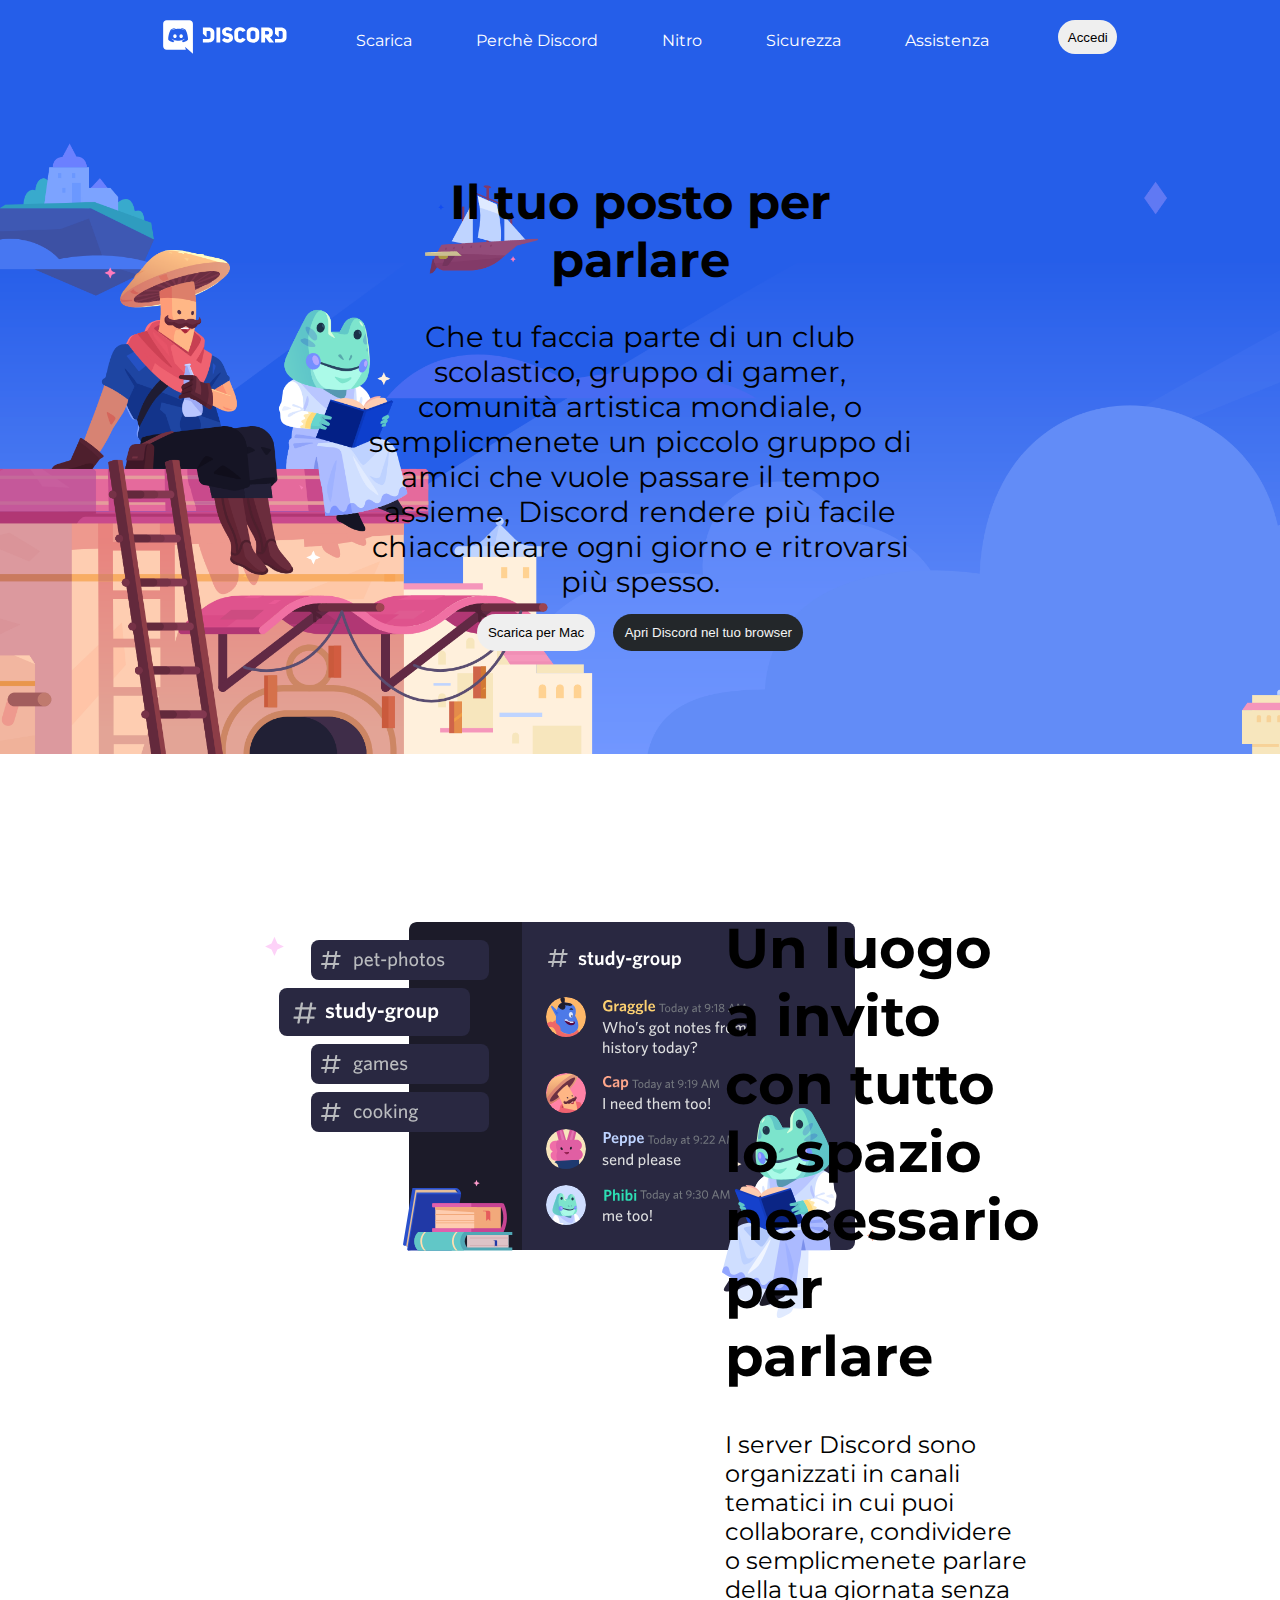
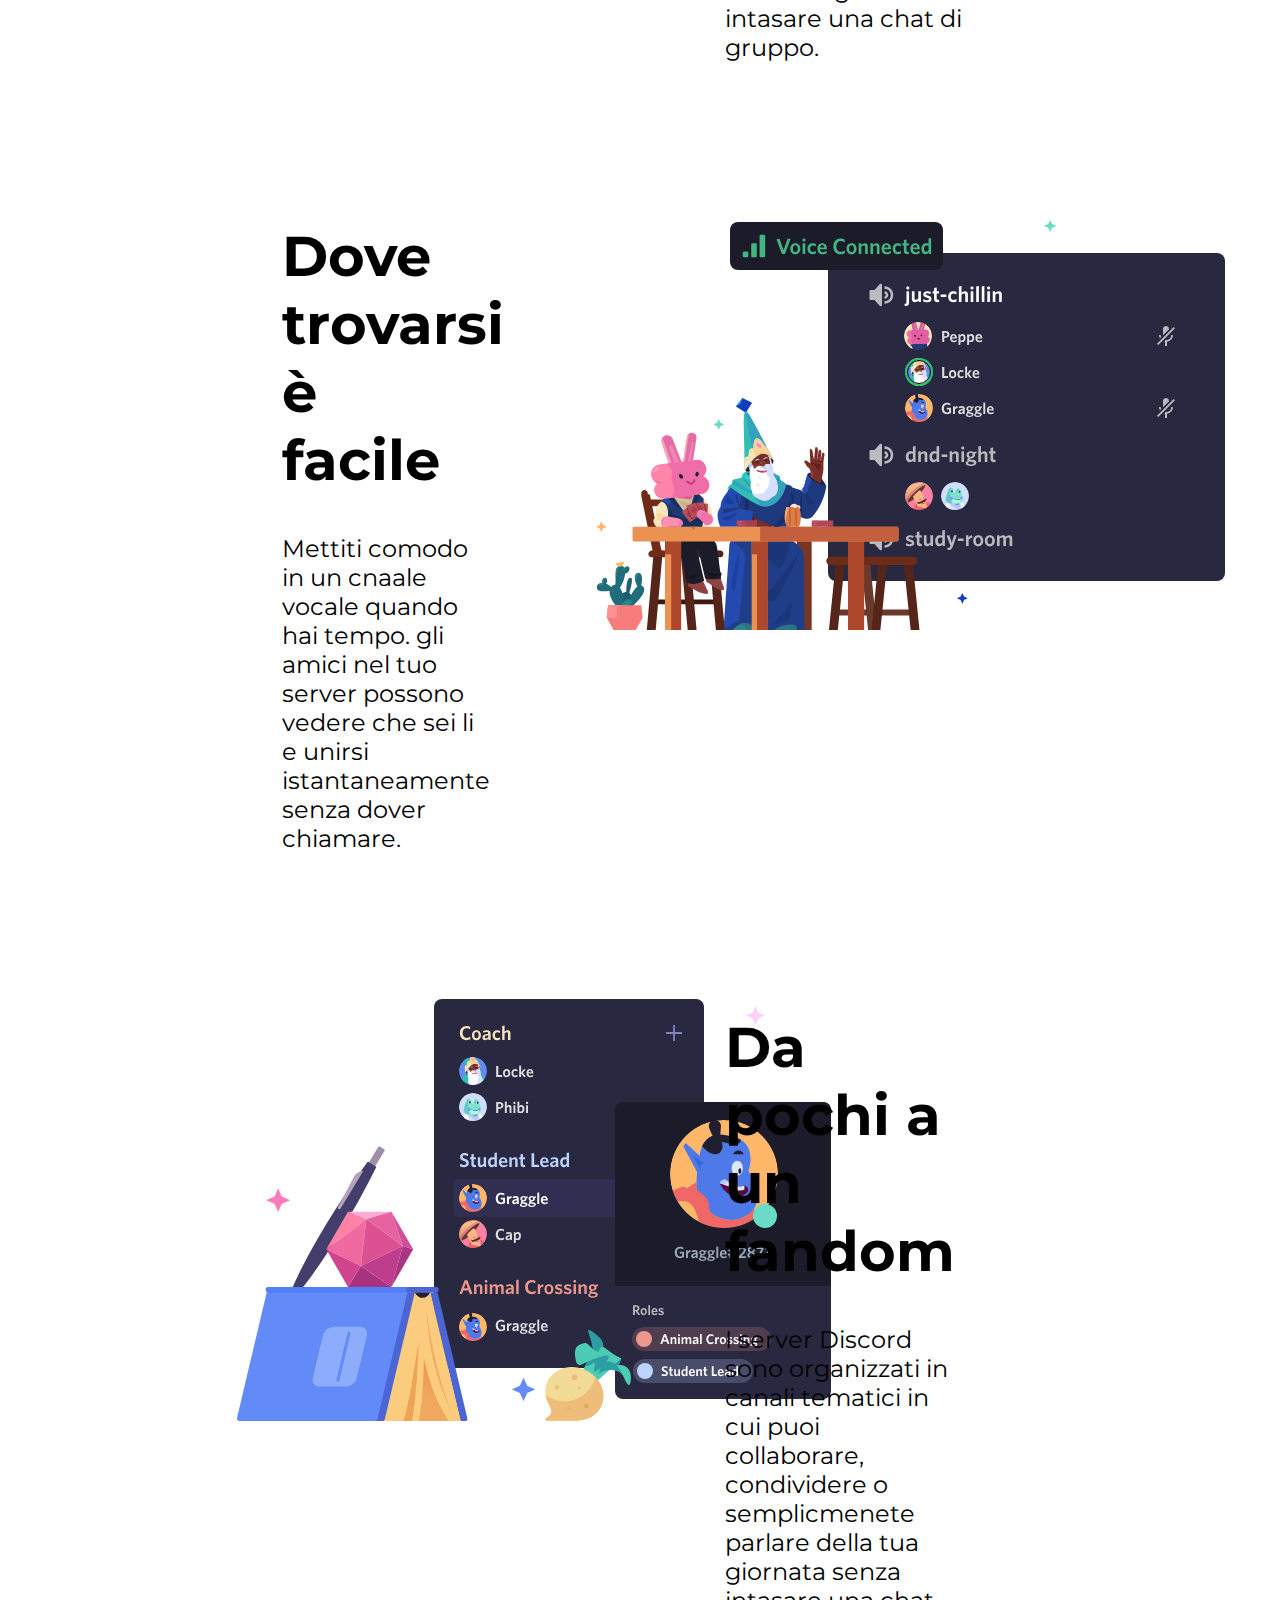
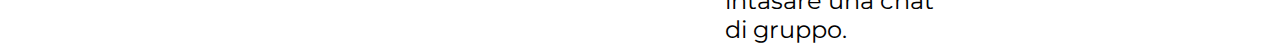
==== index.html @ 2f7d1dea "initial commit add font" ====
<!DOCTYPE html>
<html lang="en">
<head>
    <meta charset="UTF-8">
    <meta http-equiv="X-UA-Compatible" content="IE=edge">
    <meta name="viewport" content="width=device-width, initial-scale=1.0">
    <title>Discord</title>
    <link rel="preconnect" href="https://fonts.googleapis.com">
    <link rel="preconnect" href="https://fonts.gstatic.com" crossorigin>
    <link href="https://fonts.googleapis.com/css2?family=Montserrat:wght@400;700&display=swap" rel="stylesheet">
    <link rel="stylesheet" href="./assets/css/style.css">
</head>
<body>
    
    <header id="site_header">
        <nav>
            <img src="./assets/img/logo.svg" alt="">
            <ul>
                <li>Scarica</li>
                <li>Perchè Discord</li>
                <li>Nitro</li>
                <li>Sicurezza</li>
                <li>Assistenza</li>
            </ul>
            <button id="login">Accedi</button>
        </nav>
    </header>
    <!-- /#site_header -->

    <main id="site_main">
        <div class="top_container">
            <section>
                <h1>Il tuo posto per parlare</h1>
                <p class="descrizione">Che tu faccia parte di un club scolastico, gruppo di gamer, comunità artistica mondiale, o semplicmenete un piccolo gruppo di amici che vuole passare il tempo assieme, Discord rendere più facile chiacchierare ogni giorno e ritrovarsi più spesso.</p>
                <button class="download_mac">Scarica per Mac</button>
                <button class="open_browser">Apri Discord nel tuo browser</button>
            </section>
        </div>
        <div class="container">
            <div class="row">
                <div class="col_7 study">
                    <img class="study_group" src="./assets/img/item1.svg" alt="">
                </div>
                <div class="col_6 luogo">
                    <h2>Un luogo a invito con tutto lo spazio necessario per parlare</h2>
                    <p class="spiegazione">I server Discord sono organizzati in canali tematici in cui puoi collaborare, condividere o semplicmenete parlare della tua giornata senza intasare una chat di gruppo.</p>
                </div>
            </div>
        </div>
        <div class="container_gray">
            <div class="container">
                <div class="row">
                    <div class="col_6 trovarsi">
                        <h2>Dove trovarsi è facile</h2>
                        <p class="spiegazione">Mettiti comodo in un cnaale vocale quando hai tempo. gli amici nel tuo server possono vedere che sei li e unirsi istantaneamente senza dover chiamare.</p>
                    </div>
                    <div class="col_7">
                        <img class="voice_connect" src="./assets/img/item2.svg" alt="">
                    </div>
                </div>
            </div>
        </div>
        <div class="container">
            <div class="row">
                <div class="col_7">
                    <img class="voice_connect" src="./assets/img/item3.svg" alt="">
                </div>
                <div class="col_6 luogo">
                    <h2>Da pochi a un fandom</h2>
                    <p class="spiegazione">I server Discord sono organizzati in canali tematici in cui puoi collaborare, condividere o semplicmenete parlare della tua giornata senza intasare una chat di gruppo.</p>
                </div>
            </div>
        </div>

    </main>
    <!-- /#site_main -->


    <footer id="site_footer">

    </footer>
    <!-- /#site_footer -->
    
</body>
</html>
---- assets/css/style.css ----
*{
    box-sizing: border-box;
    margin: 0;
    padding: 0;
}

body{
    font-family: 'Montserrat', sans-serif;
}


#site_header{
    background-color: #255EE9;
    display: flex;
}

nav{
    width: 80%;
    max-width: 1920px;
    margin: auto;
    display: flex;
    justify-content: space-around;
    margin-top: 20px;
    text-align: center;
}

ul{
    display: flex;
    list-style-type: none;
    color: white;
    gap: 4rem;
    margin-top: 0.7rem;
}

#login{
    padding: 0.6rem;
    border-radius: 20px;
    border-style: none;
}

.top_container{
    background-image: url(../img/jumbo.png);
    height: 700px;
    background-size: cover, contain;
    display: flex;
}

section{
    text-align: center;
    width: 45%;
    margin: auto;
}

h1{
    padding: 15px;
    font-size: 3rem;
}

.descrizione{
    padding: 15px;
    font-size:1.8rem;
}

.download_mac, .open_browser{
    padding: 0.7rem;
    border-radius: 30px;
    margin: 0 7px;
    border-style: none;
}

.open_browser{
    background-color: #23272A;
    color: whitesmoke;
}

/*

#login:hover{
    cursor: pointer;
    box-shadow: 0 0 10px white;
}
.open_browser:hover{
    cursor: pointer;
    box-shadow: 0 0 10px #23272A;
}

.download_mac:hover{
    cursor: pointer;
    box-shadow: 0 0 10px white;
}
*/

.container{
    width: 80%;
    max-width: 1980px;
    margin: auto;
}

.row{
    display: flex;
}

/* #region col */


.col_1{
    width: calc( (100% / 12) * 1);
}

.col_2{
    width: calc( (100% / 12) * 2);
}

.col_3{
    width: calc( (100% / 12) * 3);
}

.col_4{
    width: calc( (100% / 12) * 4);
}

.col_5{
    width: calc( (100% / 12) * 5);
}

.col_6{
    width: calc( (100% / 12) * 6);
}

.col_7{
    width: calc( (100% / 12) * 7);
}

.col_8{
    width: calc( (100% / 12) * 8);
}

.col_9{
    width: calc( (100% / 12) * 9);
}

.col_10{
    width: calc( (100% / 12) * 10);
}

.col_11{
    width: calc( (100% / 12) * 11);
}

.col_12{
    width: calc( (100% / 12) * 12);
}

/* #endregion col */

.study_group{
    margin-left: 20%;
}

.study{
    text-align: center;
}

.col_6, .col_7{
    margin-top: 8rem;
}

.luogo{
    width: 30%;
    text-align: left;
    margin-right: 20%;
    margin-top: 10rem;
}

.trovarsi{
    width: 20%;
    text-align: left;
    margin-left: 15%;
    margin-top: 10rem;
}

.voice_connect{
    margin-left: 15%;
}

h2{
    font-size: 3.5rem;
}

.spiegazione{
    font-size: 1.5rem;
    padding-top: 2.5rem;
}
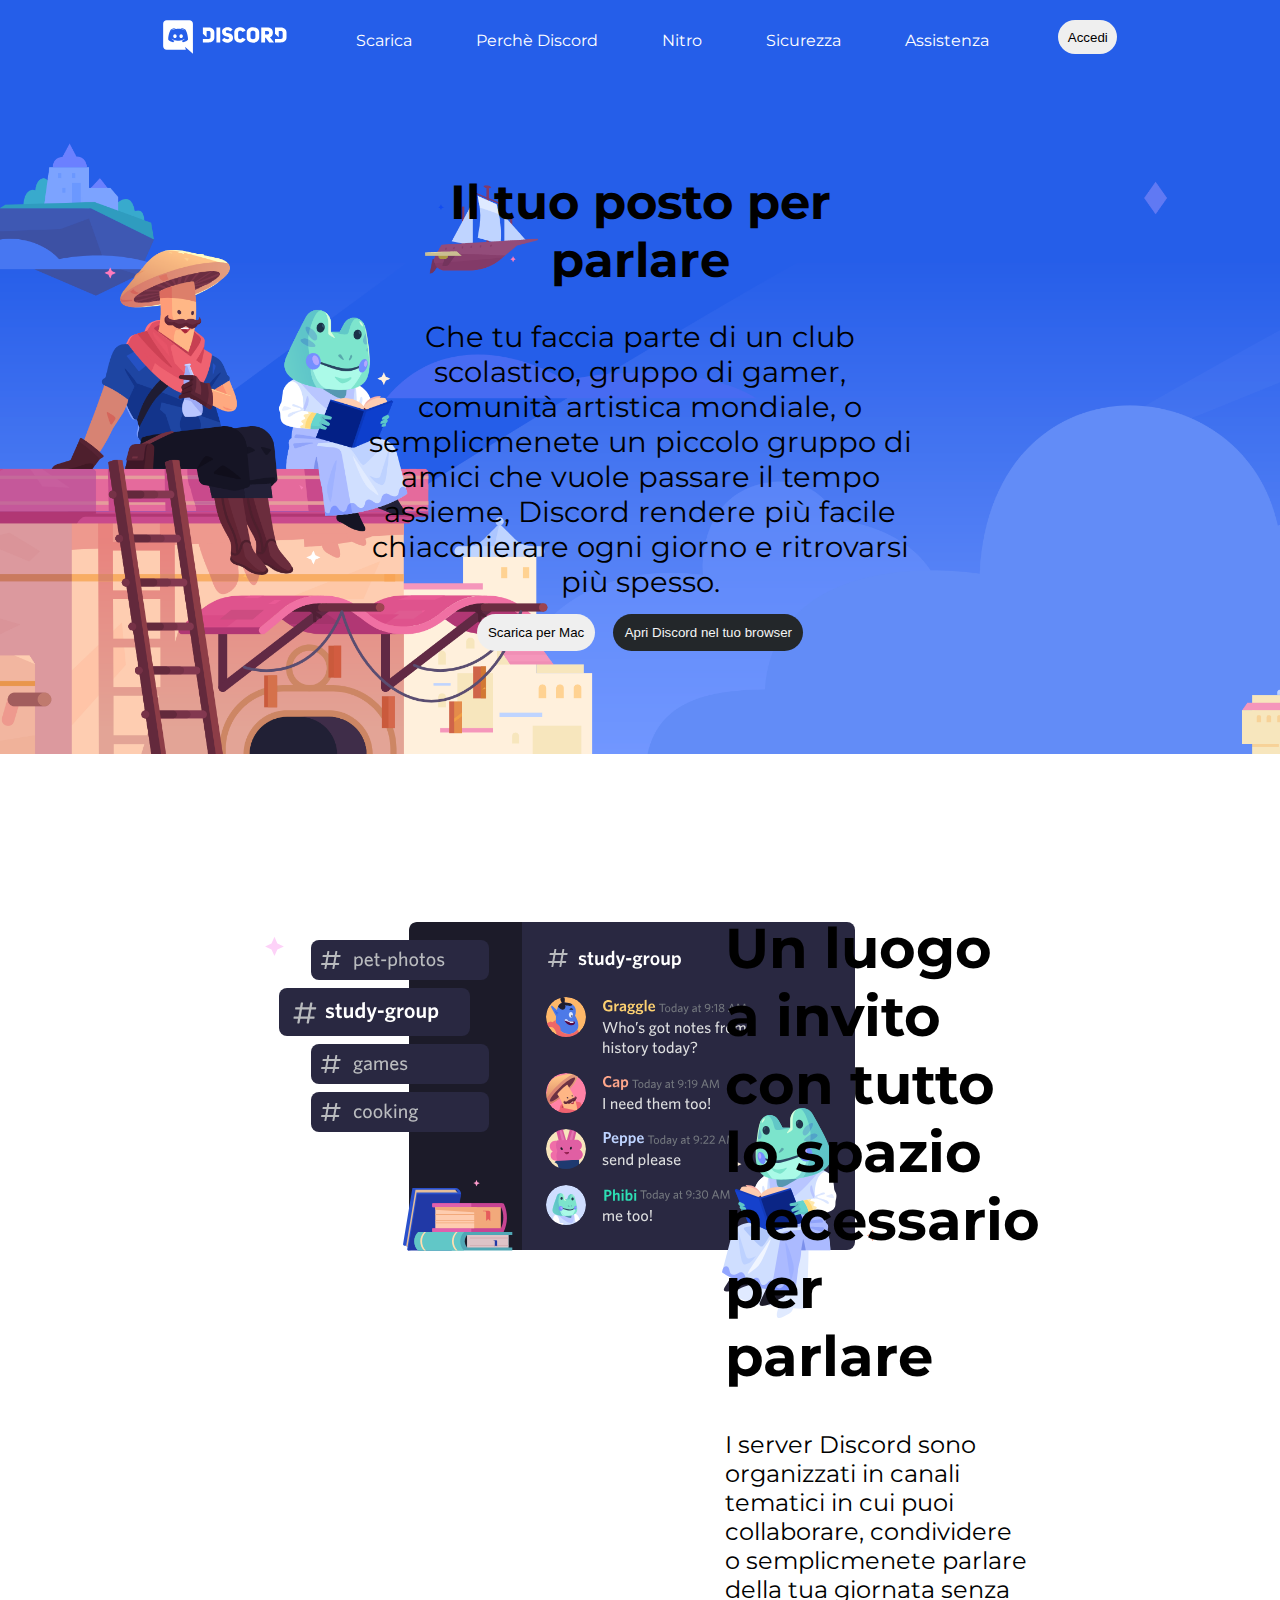
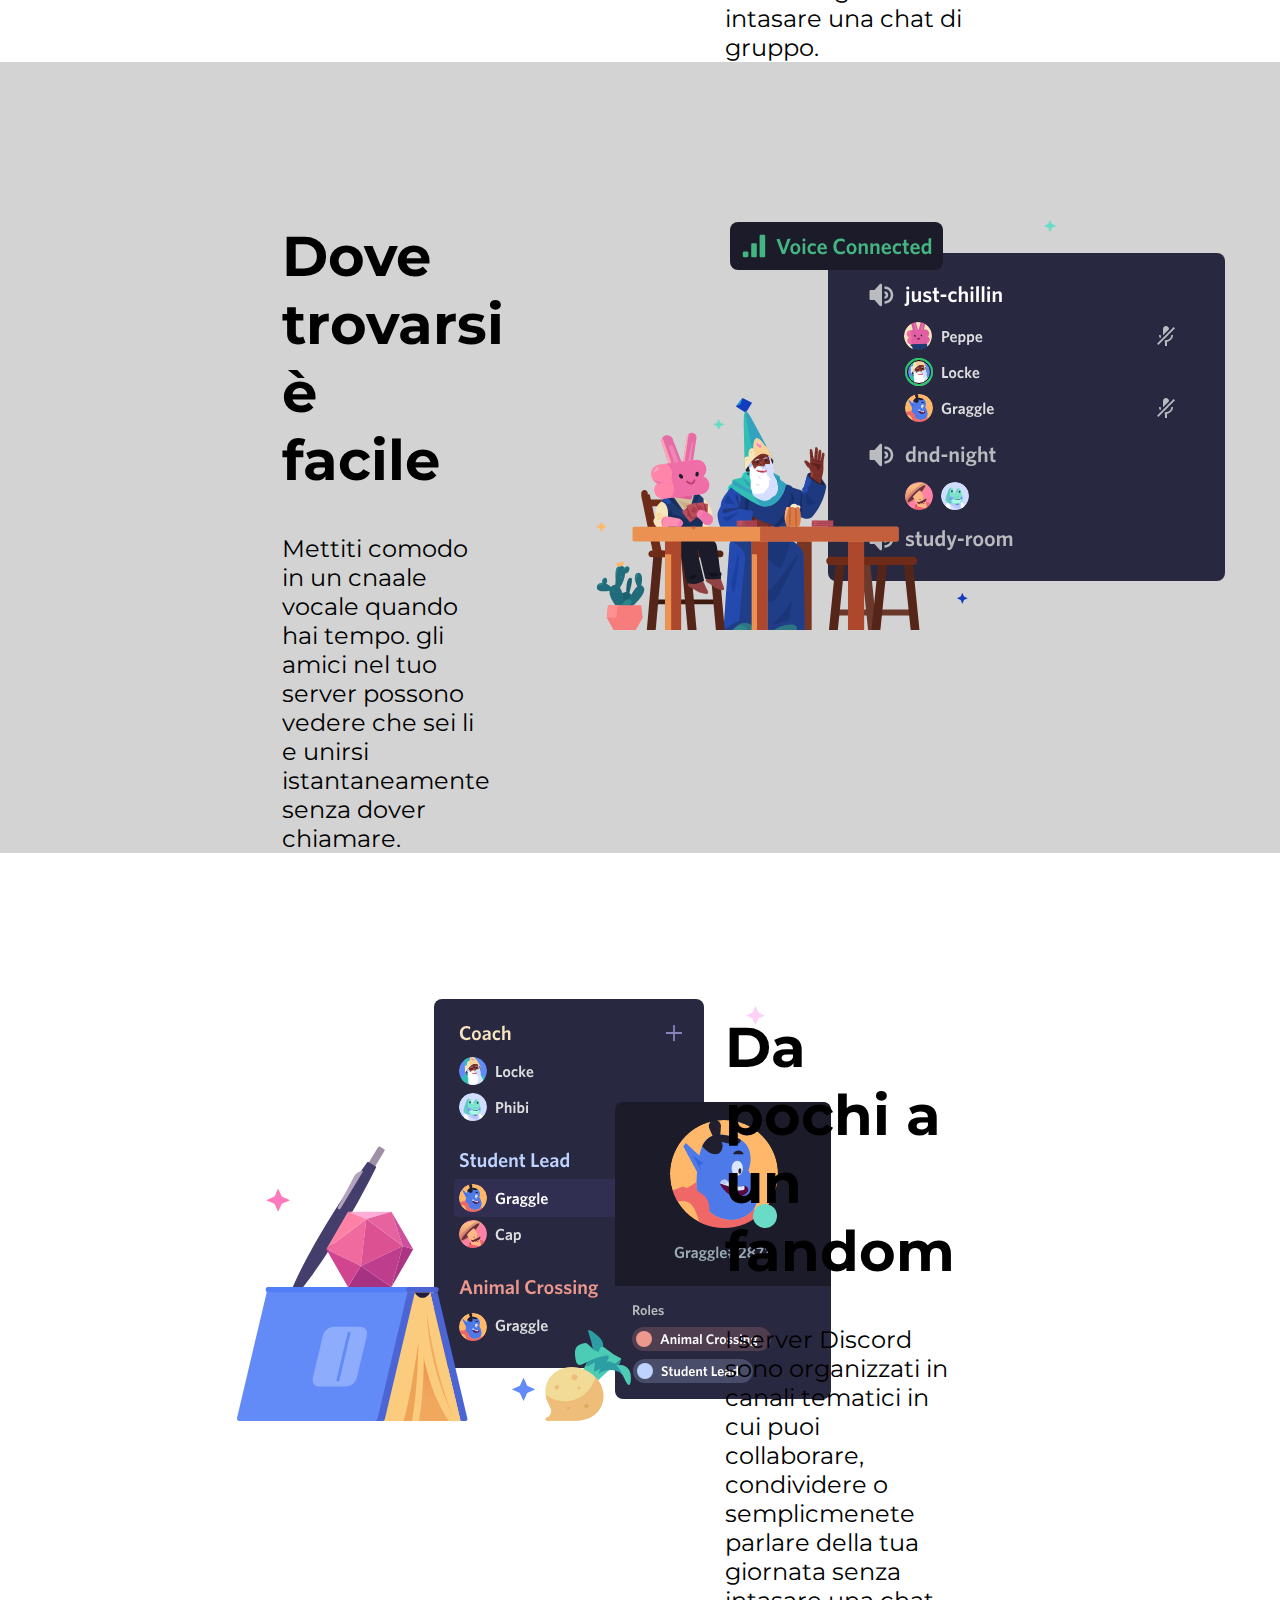
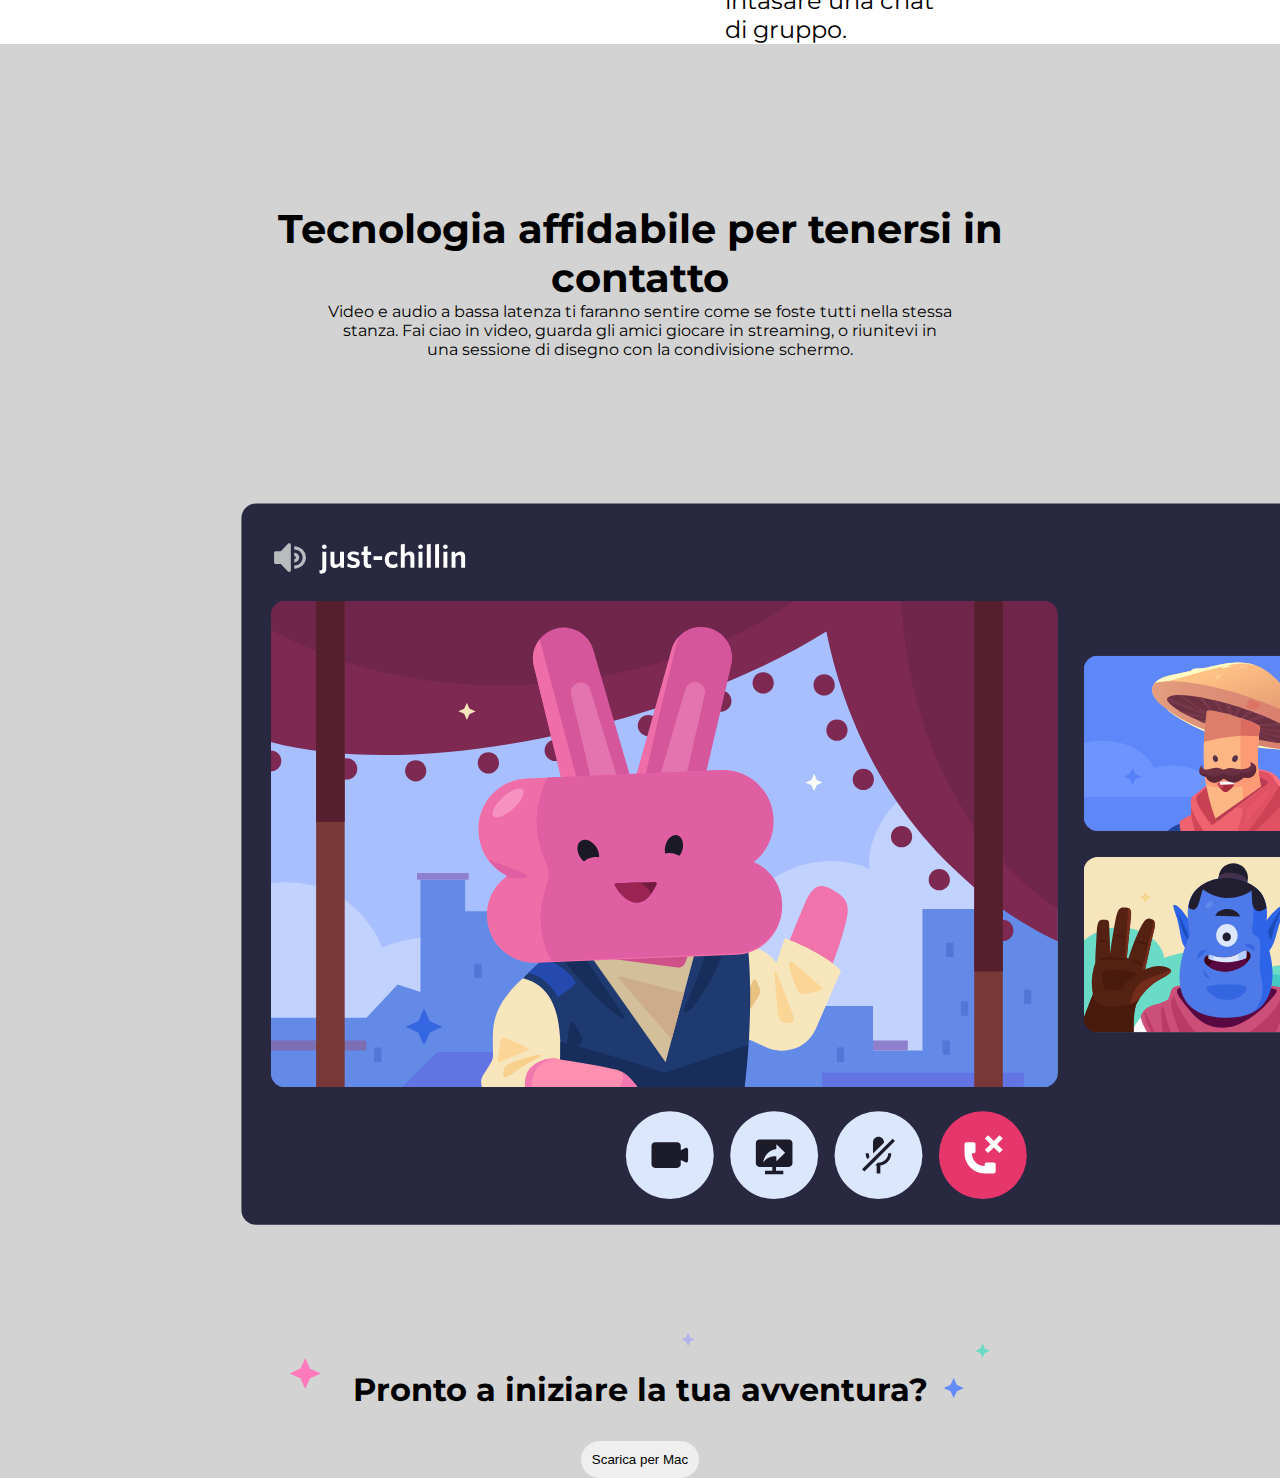
==== commit 713235cc: "end main, start footer" ====
--- a/index.html
+++ b/index.html
@@ -72,6 +72,17 @@
             </div>
         </div>
 
+        <div class="container_gray">
+                <div class="tecnology">
+                    <h2 class="tecnologia">Tecnologia affidabile per tenersi in contatto</h2>
+                    <p class="streaming">Video e audio a bassa latenza ti faranno sentire come se foste tutti nella stessa stanza. Fai ciao in video, guarda gli amici giocare in streaming, o riunitevi in una sessione di disegno con la condivisione schermo.</p>
+                    <img class="big" src="./assets/img/item4-big.svg" alt="">
+                    <img class="stars" src="./assets/img/stars.svg" alt="">
+                    <h2 class="adventure">Pronto a iniziare la tua avventura?</h2>
+                    <button class="download_mac">Scarica per Mac</button>
+                </div>
+        </div>
+
     </main>
     <!-- /#site_main -->
 
--- a/assets/css/style.css
+++ b/assets/css/style.css
@@ -190,4 +190,36 @@
 .spiegazione{
     font-size: 1.5rem;
     padding-top: 2.5rem;
+}
+
+.container_gray{
+    background-color: lightgray;
+    text-align: center;
+}
+
+.container_gray > .tecnology{
+    padding-top: 10rem;
+}
+
+.tecnologia{
+    font-size: 2.5rem;
+}
+
+.tecnology, .streaming{
+    width: 70%;
+    margin: auto;
+}
+
+.big{
+    width: 1600px;
+}
+
+.stars{
+    width: 700px;
+}
+
+.adventure{
+    font-size: 2rem;
+    position: relative;
+    bottom: 2rem;
 }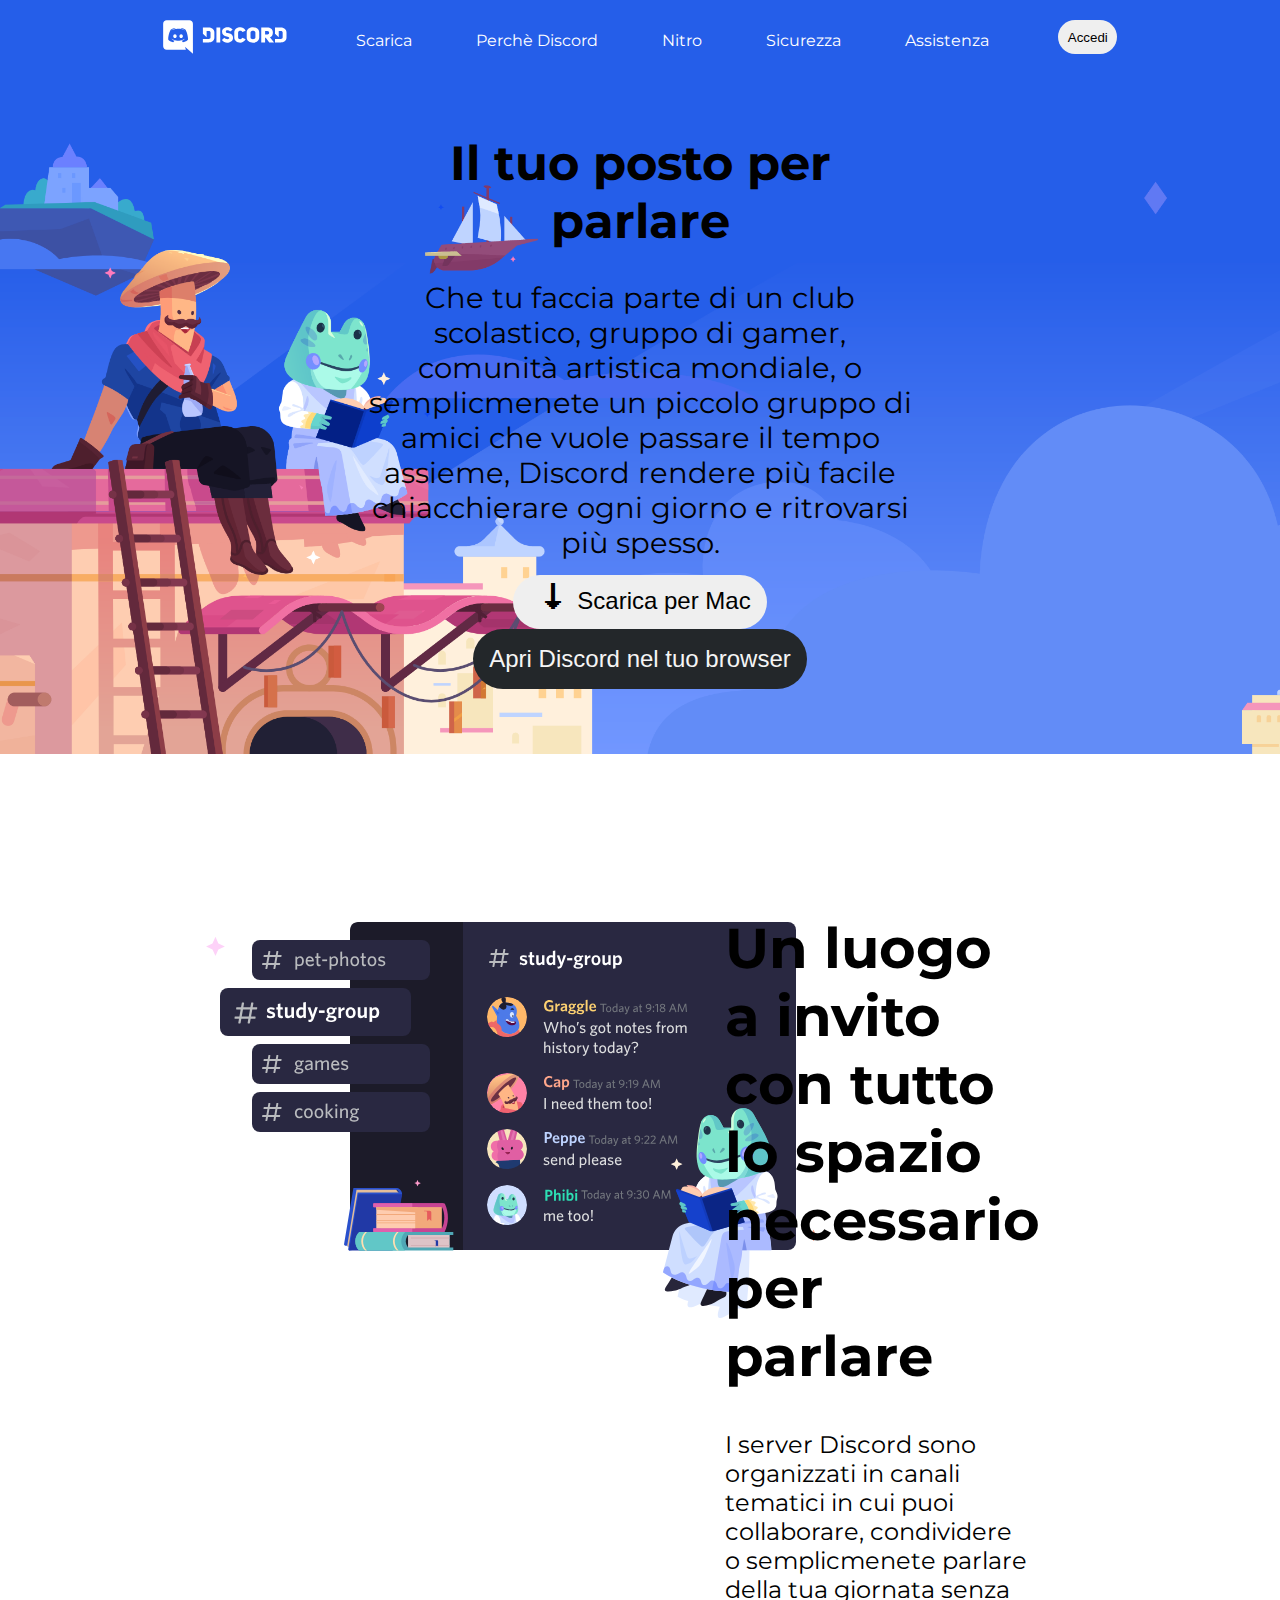
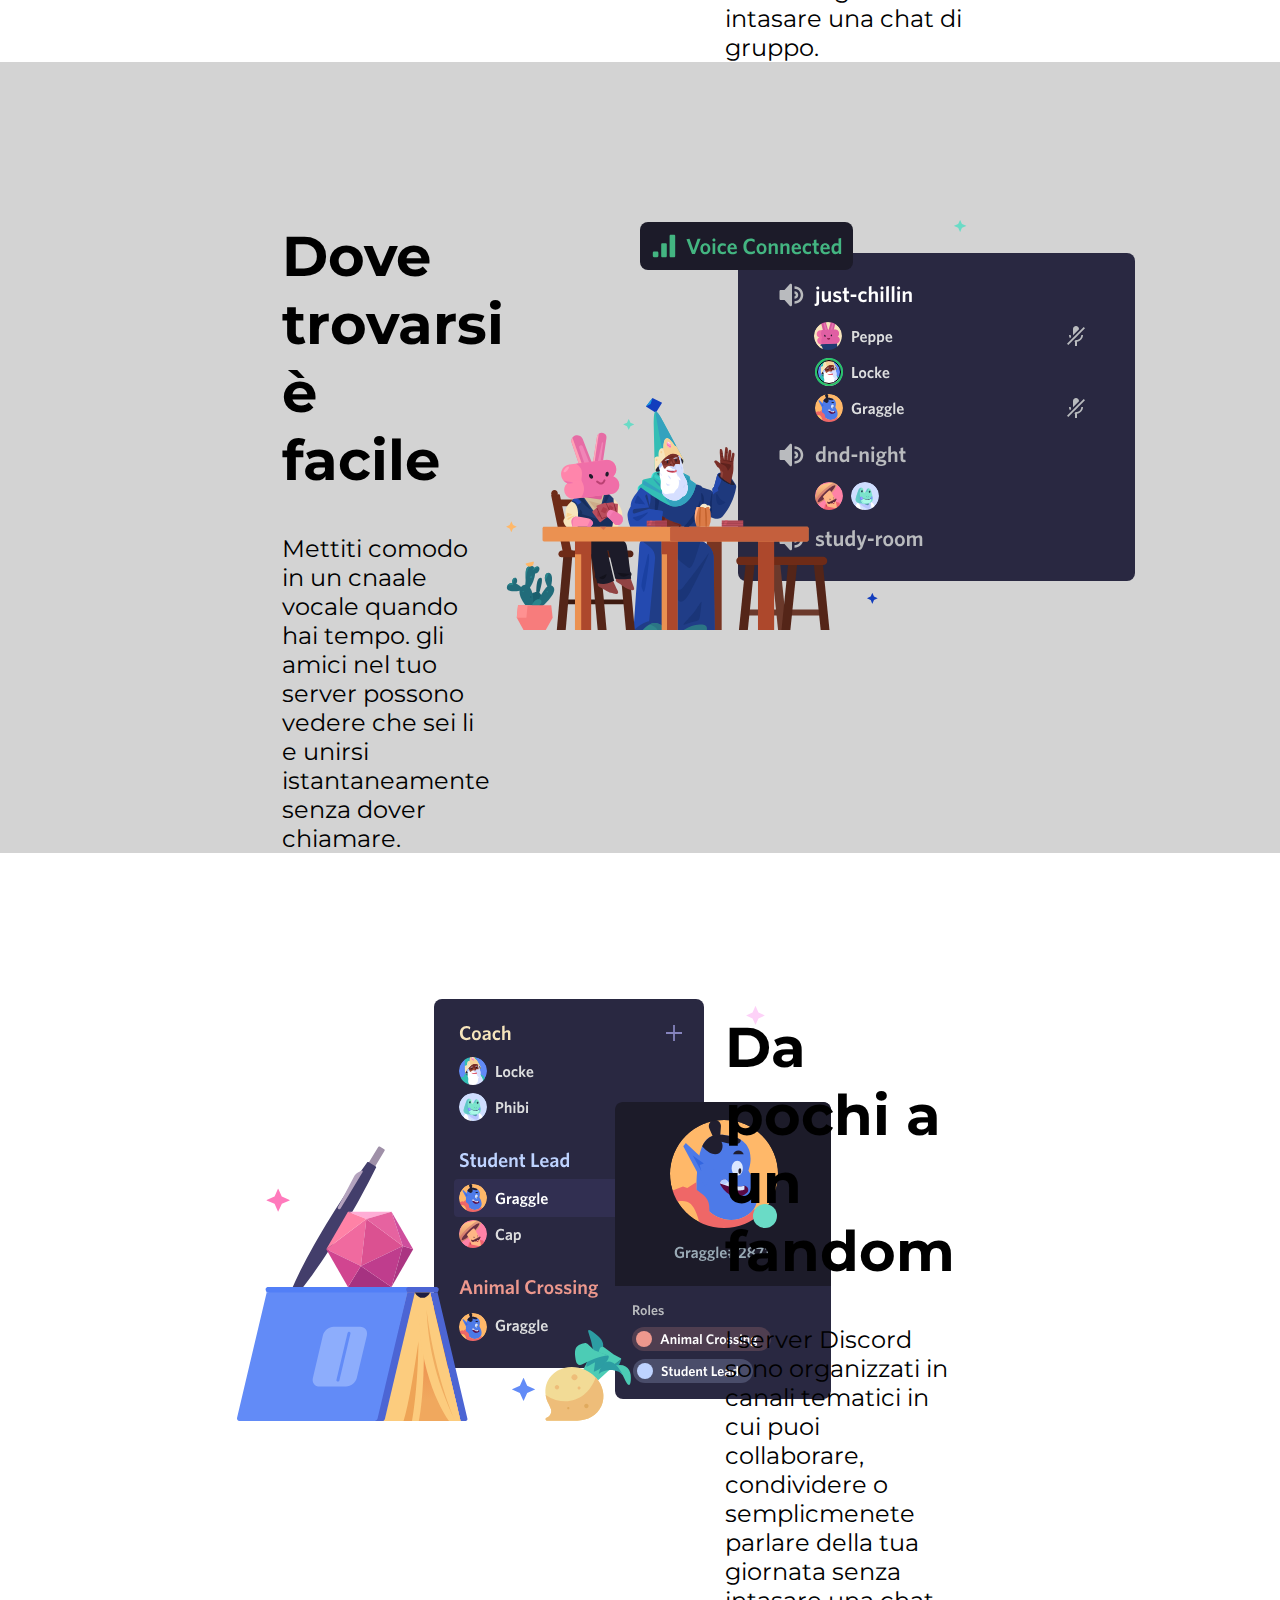
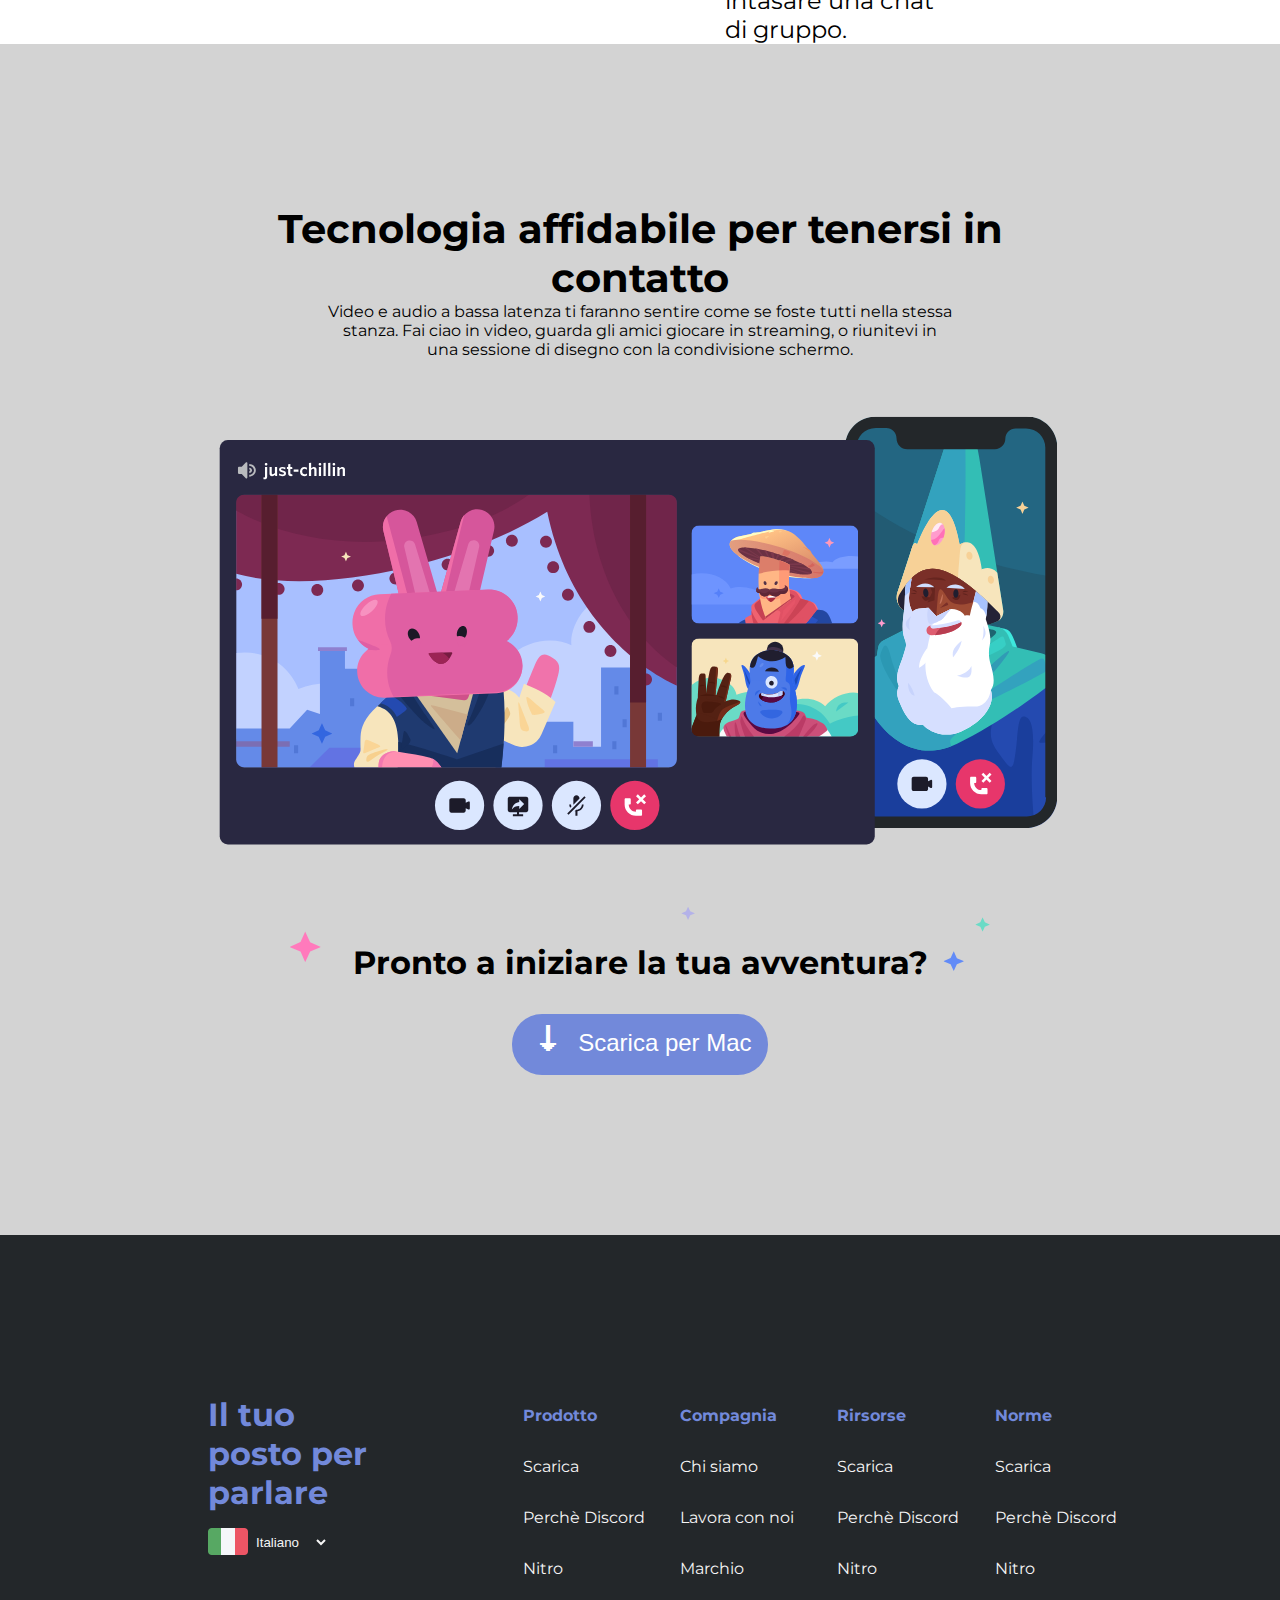
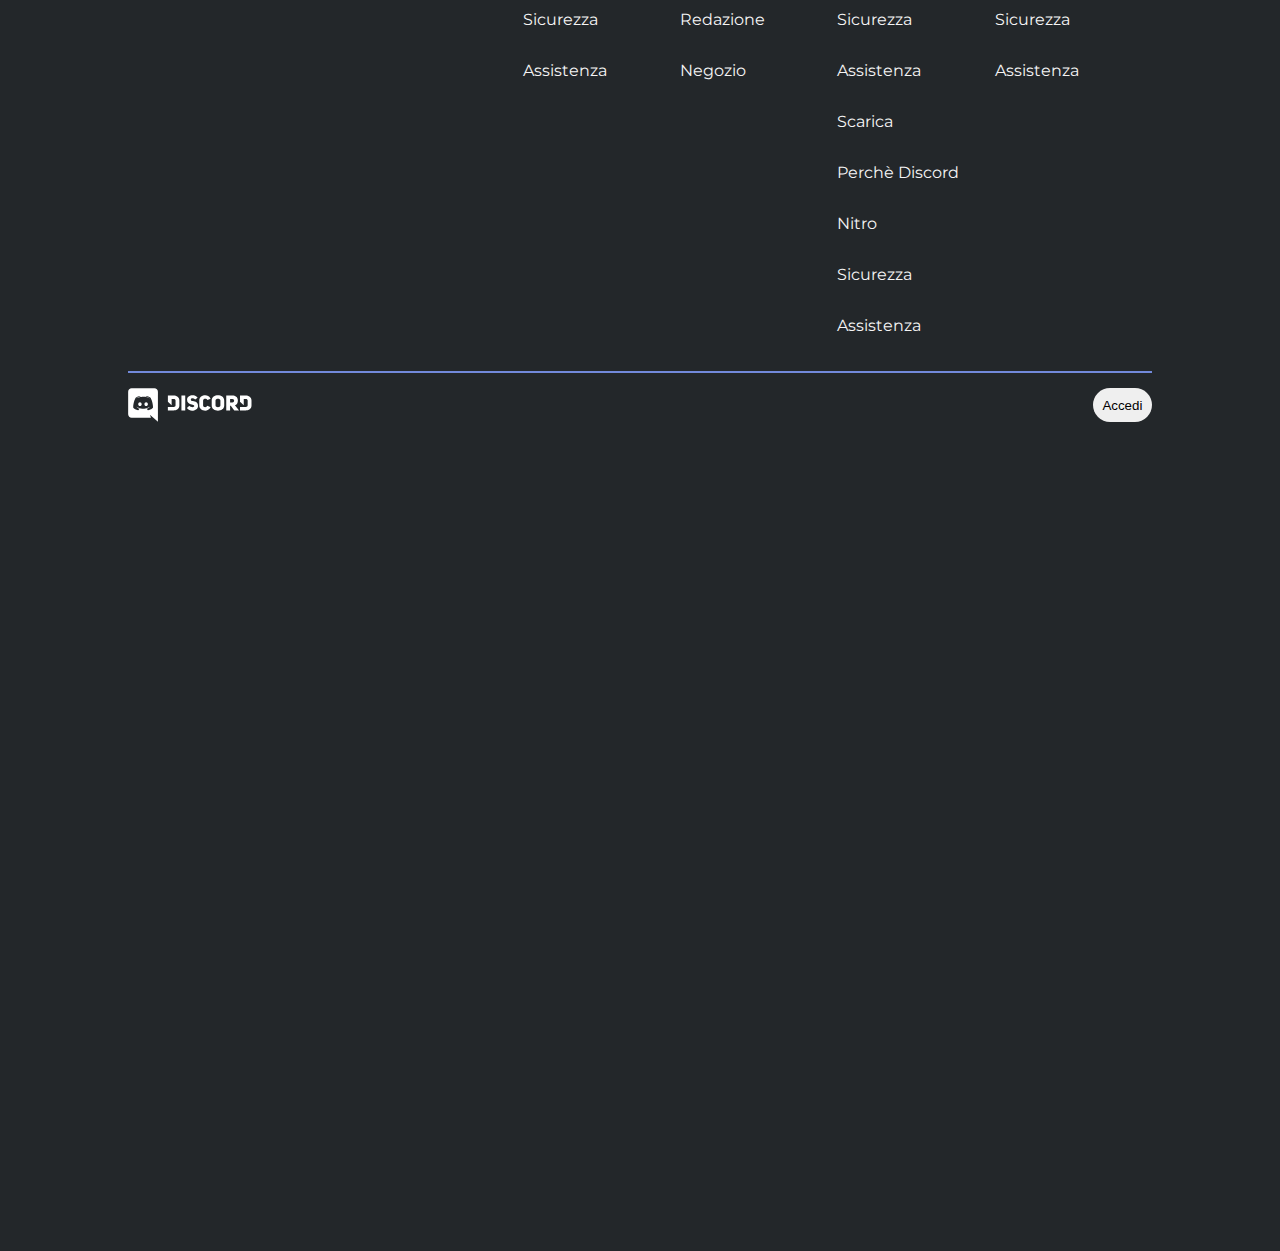
==== commit 1ed10151: "end project" ====
--- a/index.html
+++ b/index.html
@@ -8,6 +8,7 @@
     <link rel="preconnect" href="https://fonts.googleapis.com">
     <link rel="preconnect" href="https://fonts.gstatic.com" crossorigin>
     <link href="https://fonts.googleapis.com/css2?family=Montserrat:wght@400;700&display=swap" rel="stylesheet">
+    <link rel="stylesheet" href="https://cdnjs.cloudflare.com/ajax/libs/font-awesome/6.2.0/css/all.min.css" integrity="sha512-xh6O/CkQoPOWDdYTDqeRdPCVd1SpvCA9XXcUnZS2FmJNp1coAFzvtCN9BmamE+4aHK8yyUHUSCcJHgXloTyT2A==" crossorigin="anonymous" referrerpolicy="no-referrer"/>
     <link rel="stylesheet" href="./assets/css/style.css">
 </head>
 <body>
@@ -32,7 +33,7 @@
             <section>
                 <h1>Il tuo posto per parlare</h1>
                 <p class="descrizione">Che tu faccia parte di un club scolastico, gruppo di gamer, comunità artistica mondiale, o semplicmenete un piccolo gruppo di amici che vuole passare il tempo assieme, Discord rendere più facile chiacchierare ogni giorno e ritrovarsi più spesso.</p>
-                <button class="download_mac">Scarica per Mac</button>
+                <button class="download_mac"><span class="arrow">&#129063;</span>Scarica per Mac</button>
                 <button class="open_browser">Apri Discord nel tuo browser</button>
             </section>
         </div>
@@ -55,7 +56,7 @@
                         <p class="spiegazione">Mettiti comodo in un cnaale vocale quando hai tempo. gli amici nel tuo server possono vedere che sei li e unirsi istantaneamente senza dover chiamare.</p>
                     </div>
                     <div class="col_7">
-                        <img class="voice_connect" src="./assets/img/item2.svg" alt="">
+                        <img src="./assets/img/item2.svg" alt="">
                     </div>
                 </div>
             </div>
@@ -79,16 +80,92 @@
                     <img class="big" src="./assets/img/item4-big.svg" alt="">
                     <img class="stars" src="./assets/img/stars.svg" alt="">
                     <h2 class="adventure">Pronto a iniziare la tua avventura?</h2>
-                    <button class="download_mac">Scarica per Mac</button>
+                    <button class="last_button">
+                        <span class="arrow">&#129063;</span>
+                        Scarica per Mac
+                    </button>
                 </div>
         </div>
-
     </main>
     <!-- /#site_main -->
 
 
     <footer id="site_footer">
 
+        <div class="container_footer">
+            <div class="container">
+                <div class="row footer_row">
+                    <div class="col_4 last_col ">
+                        <h2 class="posto">Il tuo posto per parlare</h2>
+                        <img class="ita" src="./assets/img/ita.png" alt="">
+                        <select>
+                            <option>Italiano</option>
+                            <option>Inglese</option>
+                            <option>Francese</option>
+                            <option>Spagnolo</option>
+                            <option>Tedesco</option>
+                        </select>
+                        <div>
+                            <a href="#"><i id="twitter" class="fa-brands fa-twitter"></i></a>
+                            <a href="#"><i class="fa-brands fa-instagram"></i></a>
+                            <a href="#"><i class="fa-brands fa-facebook"></i></a>
+                            <a href="#"><i class="fa-brands fa-youtube"></i></a>
+                        </div>
+                    </div>
+                    <div class="col_2">
+                        <ul>
+                            <li><strong>Prodotto</strong> </li>
+                            <li><a href="#">Scarica</a></li>
+                            <li><a href="#">Perchè Discord</a></li>
+                            <li><a href="#">Nitro</a></li>
+                            <li><a href="#">Sicurezza</a></li>
+                            <li><a href="#">Assistenza</a></li>
+                        </ul>
+                    </div>
+                    <div class="col_2">
+                        <ul>
+                            <li><strong>Compagnia</strong></li>
+                            <li><a href="#">Chi siamo</a></li>
+                            <li><a href="#">Lavora con noi</a></li>
+                            <li><a href="#">Marchio</a></li>
+                            <li><a href="#">Redazione</a></li>
+                            <li><a href="#">Negozio</a></li>
+                        </ul>
+                    </div>
+                    <div class="col_2">
+                        <ul>
+                            <li><strong>Rirsorse</strong></li>
+                            <li><a href="#">Scarica</a></li>
+                            <li><a href="#">Perchè Discord</a></li>
+                            <li><a href="#">Nitro</a></li>
+                            <li><a href="#">Sicurezza</a></li>
+                            <li><a href="#">Assistenza</a></li>
+                            <li><a href="#">Scarica</a></li>
+                            <li><a href="#">Perchè Discord</a></li>
+                            <li><a href="#">Nitro</a></li>
+                            <li><a href="#">Sicurezza</a></li>
+                            <li><a href="#">Assistenza</a></li>
+                        </ul>
+                    </div>
+                    <div class="col_2">
+                        <ul>
+                            <li><strong>Norme</strong></li>
+                            <li><a href="#">Scarica</a></li>
+                            <li><a href="#">Perchè Discord</a></li>
+                            <li><a href="#">Nitro</a></li>
+                            <li><a href="#">Sicurezza</a></li>
+                            <li><a href="#">Assistenza</a></li>
+                        </ul>
+                    </div>
+                </div>
+            </div>
+        </div>
+        <div class="huge">
+            <div class="bottom">
+                <img class="last_logo" src="./assets/img/logo.svg" alt="">
+                <button id="registrati">Accedi</button>
+            </div>
+        </div>
     </footer>
     <!-- /#site_footer -->
     
--- a/assets/css/style.css
+++ b/assets/css/style.css
@@ -61,16 +61,30 @@
     font-size:1.8rem;
 }
 
-.download_mac, .open_browser{
-    padding: 0.7rem;
+.download_mac{
     border-radius: 30px;
     margin: 0 7px;
     border-style: none;
+    font-size: 1.5rem;
+    padding-left: 1rem;
+    padding-right: 1rem;
+    padding-bottom: 0.8rem;
+    padding-top: 0.3rem;
+}
+
+.arrow{
+    font-size: 2rem;
+    padding: 0.5rem;
 }
 
 .open_browser{
     background-color: #23272A;
     color: whitesmoke;
+    padding: 1rem;
+    border-radius: 30px;
+    margin: 0 7px;
+    border-style: none;
+    font-size: 1.5rem;
 }
 
 /*
@@ -92,7 +106,7 @@
 
 .container{
     width: 80%;
-    max-width: 1980px;
+    max-width: 1920px;
     margin: auto;
 }
 
@@ -154,7 +168,7 @@
 /* #endregion col */
 
 .study_group{
-    margin-left: 20%;
+    margin-left: 10%;
 }
 
 .study{
@@ -198,7 +212,7 @@
 }
 
 .container_gray > .tecnology{
-    padding-top: 10rem;
+    padding: 10rem 0;
 }
 
 .tecnologia{
@@ -208,10 +222,12 @@
 .tecnology, .streaming{
     width: 70%;
     margin: auto;
+    max-width: 1980px;
 }
 
 .big{
-    width: 1600px;
+    width: 100%;
+    max-width: 1980px;
 }
 
 .stars{
@@ -222,4 +238,102 @@
     font-size: 2rem;
     position: relative;
     bottom: 2rem;
+}
+
+.container_footer{
+    background-color: #23272A;
+    color: whitesmoke;
+}
+
+.ita{
+    width: 40px;
+    padding-top: 1rem;
+}
+
+select{
+    position: relative;
+    bottom: 8px;
+    background-color: #23272A;
+    border: #23272A; 
+    color: whitesmoke;
+}
+
+i{
+    font-size:2rem;
+    padding: 1rem;
+}
+
+#twitter{
+    padding-left: 0;
+}
+
+.posto{
+    font-size: 2rem;
+    max-width: 60%;
+    color: #7289DA;
+}
+
+footer ul{
+    display: inline-block;
+    padding-top: 9rem;
+}
+
+footer li{
+    padding: 1rem 0;
+} 
+
+strong{
+    color: #7289DA;
+}
+
+a{
+    text-decoration: none;
+    color: whitesmoke;
+}
+
+.last_col{
+    margin-left: 5rem;
+    padding-top: 10rem;
+}
+
+
+.last_button{
+    background-color: #7289DA;
+    color: white;
+    border-radius: 30px;
+    border-style: none;
+    font-size: 1.5rem;
+    padding-right: 1rem;
+    padding-bottom: 1rem;
+    padding-top: 0.5rem;
+    padding-left: 0.7rem;
+}
+
+.huge{
+    background-color: #23272A;
+    height: 100vh;
+    display: flex;
+}
+
+.bottom{
+    border-top: solid 2px #7289DA;
+    background-color: #23272A;
+    width: 80%;
+    max-width: 1920px;
+    margin: auto;
+    display: flex;
+    justify-content: space-between;
+    margin-top: 20px;
+    text-align: center;
+}
+
+#registrati{
+    margin-top: 15px;
+    padding: 0.6rem;
+    border-radius: 20px;
+    border-style: none;
+}
+
+.last_logo{
+    margin-top: 15px;
 }